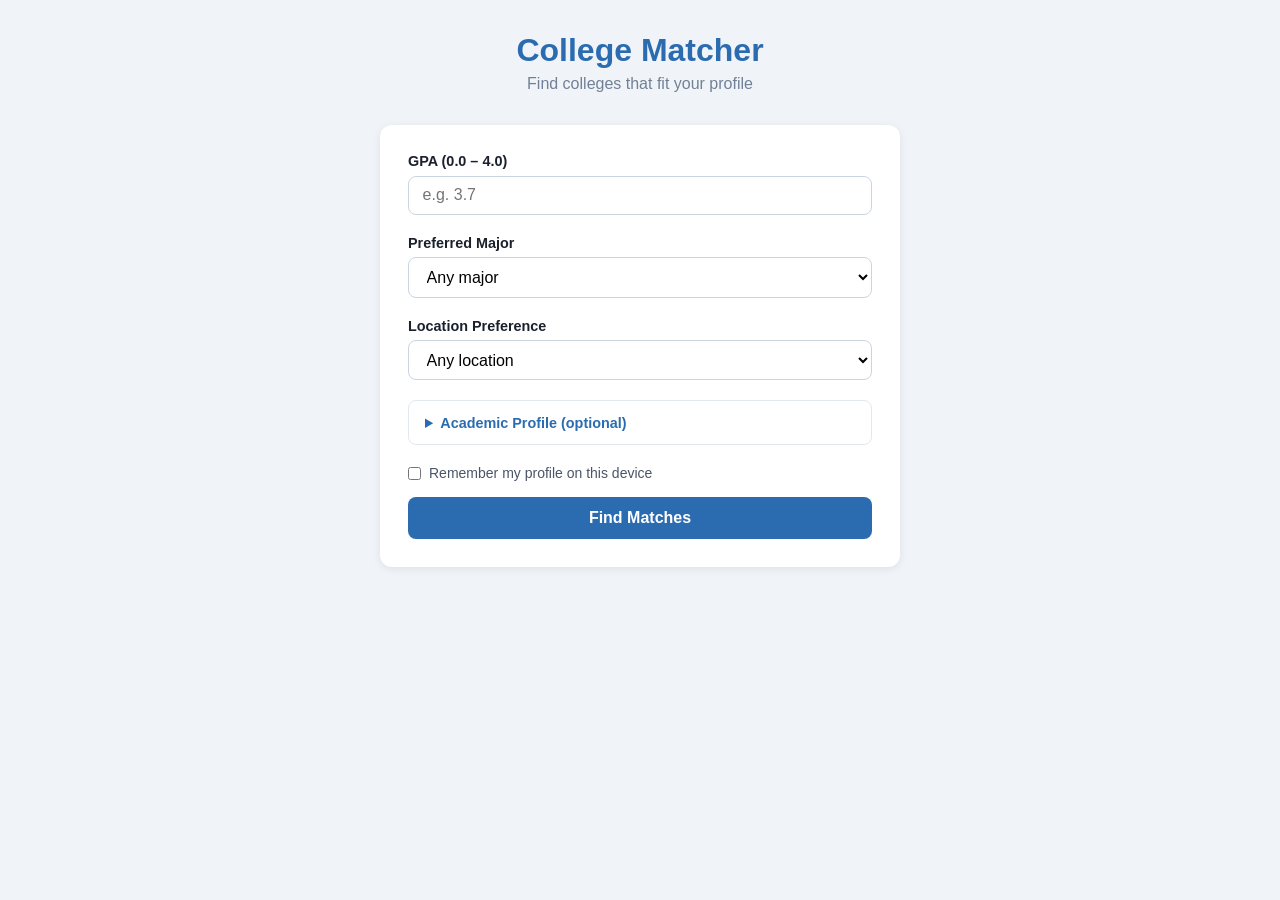
==== index.html @ 96552da4 "added more options in student profile" ====
<!DOCTYPE html>
<html lang="en">
<head>
  <meta charset="UTF-8" />
  <meta name="viewport" content="width=device-width, initial-scale=1.0" />
  <title>College Matcher</title>
  <style>
    *, *::before, *::after { box-sizing: border-box; margin: 0; padding: 0; }

    body {
      font-family: -apple-system, BlinkMacSystemFont, "Segoe UI", Roboto, sans-serif;
      background: #f0f4f8;
      color: #1a202c;
      min-height: 100vh;
      padding: 2rem 1rem;
    }

    header {
      text-align: center;
      margin-bottom: 2rem;
    }

    header h1 {
      font-size: 2rem;
      font-weight: 700;
      color: #2b6cb0;
    }

    header p {
      color: #718096;
      margin-top: 0.4rem;
    }

    .card {
      background: white;
      border-radius: 12px;
      box-shadow: 0 2px 8px rgba(0,0,0,0.08);
      padding: 1.75rem;
      max-width: 520px;
      margin: 0 auto 2rem;
    }

    .form-group {
      margin-bottom: 1.25rem;
    }

    label {
      display: block;
      font-weight: 600;
      margin-bottom: 0.4rem;
      font-size: 0.9rem;
    }

    input, select {
      width: 100%;
      padding: 0.6rem 0.85rem;
      border: 1.5px solid #cbd5e0;
      border-radius: 8px;
      font-size: 1rem;
      transition: border-color 0.2s;
      background: white;
    }

    input:focus, select:focus {
      outline: none;
      border-color: #2b6cb0;
    }

    button {
      width: 100%;
      padding: 0.75rem;
      background: #2b6cb0;
      color: white;
      font-size: 1rem;
      font-weight: 600;
      border: none;
      border-radius: 8px;
      cursor: pointer;
      transition: background 0.2s;
    }

    button:hover { background: #2c5282; }
    button:disabled { background: #a0aec0; cursor: not-allowed; }

    .academic-profile {
      border: 1.5px solid #e2e8f0;
      border-radius: 8px;
      padding: 0.85rem 1rem;
      margin-bottom: 1.25rem;
    }

    .academic-profile summary {
      font-weight: 600;
      font-size: 0.9rem;
      color: #2b6cb0;
      cursor: pointer;
    }

    .academic-profile-note {
      font-size: 0.78rem;
      color: #a0aec0;
      margin: 0.5rem 0 1rem;
    }

    .academic-profile .form-group:last-child { margin-bottom: 0; }

    .form-row {
      display: flex;
      gap: 1rem;
    }

    .form-row .form-group { flex: 1; }

    .checkbox-group { margin-bottom: 1rem; }

    .checkbox-label {
      display: flex;
      align-items: center;
      gap: 0.5rem;
      font-weight: 500;
      font-size: 0.875rem;
      color: #4a5568;
      cursor: pointer;
    }

    .checkbox-label input[type="checkbox"] {
      width: auto;
      cursor: pointer;
    }

    #profile-msg {
      color: #2f855a;
      font-size: 0.8rem;
      margin-top: 0.5rem;
      display: none;
    }

    #profile-msg button {
      width: auto;
      display: inline;
      background: none;
      color: #2b6cb0;
      font-weight: 600;
      font-size: 0.8rem;
      padding: 0;
      text-decoration: underline;
      cursor: pointer;
    }

    #profile-msg button:hover { background: none; color: #2c5282; }

    #error-msg {
      color: #c53030;
      font-size: 0.875rem;
      margin-top: 0.5rem;
      display: none;
    }

    #results-section { max-width: 760px; margin: 0 auto; }

    #results-header {
      font-size: 1.1rem;
      font-weight: 600;
      color: #4a5568;
      margin-bottom: 1rem;
    }

    .college-card {
      background: white;
      border-radius: 12px;
      box-shadow: 0 2px 8px rgba(0,0,0,0.07);
      padding: 1.25rem 1.5rem;
      margin-bottom: 1rem;
      display: flex;
      text-decoration: none;
      color: inherit;
      transition: box-shadow 0.15s, transform 0.15s;
      justify-content: space-between;
      align-items: flex-start;
      gap: 1rem;
    }

    .college-card:hover {
      box-shadow: 0 4px 14px rgba(0,0,0,0.12);
      transform: translateY(-1px);
    }

    .college-info h3 {
      font-size: 1.05rem;
      font-weight: 700;
      color: #2d3748;
    }

    .college-meta {
      display: flex;
      flex-wrap: wrap;
      gap: 0.5rem;
      margin-top: 0.5rem;
    }

    .badge {
      font-size: 0.75rem;
      font-weight: 600;
      padding: 0.2rem 0.6rem;
      border-radius: 999px;
    }

    .badge-location { background: #ebf8ff; color: #2b6cb0; }
    .badge-type { background: #f0fff4; color: #276749; }

    .college-gpa {
      text-align: right;
      flex-shrink: 0;
    }

    .gpa-label {
      font-size: 0.7rem;
      color: #a0aec0;
      font-weight: 600;
      text-transform: uppercase;
      letter-spacing: 0.05em;
    }

    .gpa-value {
      font-size: 1.5rem;
      font-weight: 700;
      color: #2b6cb0;
    }

    .majors-list {
      margin-top: 0.5rem;
      font-size: 0.8rem;
      color: #718096;
    }

    #no-results {
      text-align: center;
      color: #718096;
      padding: 2rem;
      display: none;
    }
  </style>
</head>
<body>
  <header>
    <h1>College Matcher</h1>
    <p>Find colleges that fit your profile</p>
  </header>

  <div class="card">
    <form id="match-form">
      <div class="form-group">
        <label for="gpa">GPA (0.0 – 4.0)</label>
        <input type="number" id="gpa" min="0" max="4" step="0.01" placeholder="e.g. 3.7" required />
      </div>
      <div class="form-group">
        <label for="major">Preferred Major</label>
        <select id="major">
          <option value="">Any major</option>
        </select>
      </div>
      <div class="form-group">
        <label for="location">Location Preference</label>
        <select id="location">
          <option value="Any">Any location</option>
        </select>
      </div>
      <details class="academic-profile">
        <summary>Academic Profile (optional)</summary>
        <p class="academic-profile-note">
          These reflect Common Data Set Section C7 factors — saved with your profile for your own reference.
        </p>
        <div class="form-row">
          <div class="form-group">
            <label for="test-type">Standardized Test</label>
            <select id="test-type">
              <option value="">None taken</option>
              <option value="SAT">SAT</option>
              <option value="ACT">ACT</option>
            </select>
          </div>
          <div class="form-group">
            <label for="test-score">Score</label>
            <input type="number" id="test-score" min="1" max="1600" placeholder="e.g. 1450" />
          </div>
        </div>
        <div class="form-group">
          <label for="class-rank">Class Rank</label>
          <select id="class-rank">
            <option value="">Prefer not to say</option>
            <option value="Top 10%">Top 10%</option>
            <option value="Top 25%">Top 25%</option>
            <option value="Top 50%">Top 50%</option>
            <option value="Bottom 50%">Bottom 50%</option>
            <option value="Not ranked">Not ranked</option>
          </select>
        </div>
        <div class="form-row">
          <div class="form-group">
            <label for="extracurriculars">Extracurricular Activities</label>
            <input type="number" id="extracurriculars" min="0" max="50" placeholder="e.g. 4" />
          </div>
          <div class="form-group">
            <label for="rigor-courses">AP / IB / Honors Courses</label>
            <input type="number" id="rigor-courses" min="0" max="50" placeholder="e.g. 6" />
          </div>
        </div>
      </details>
      <div class="form-group checkbox-group">
        <label class="checkbox-label">
          <input type="checkbox" id="save-profile" />
          Remember my profile on this device
        </label>
      </div>
      <button type="submit" id="submit-btn">Find Matches</button>
      <p id="profile-msg"></p>
      <p id="error-msg"></p>
    </form>
  </div>

  <section id="results-section" style="display:none">
    <p id="results-header"></p>
    <div id="results-list"></div>
    <p id="no-results">No colleges matched your criteria. Try adjusting your filters.</p>
  </section>

  <script>
    const PROFILE_KEY = "collegeMatcherProfile";

    function loadProfile() {
      const saved = localStorage.getItem(PROFILE_KEY);
      if (!saved) return;

      let profile;
      try {
        profile = JSON.parse(saved);
      } catch {
        localStorage.removeItem(PROFILE_KEY);
        return;
      }

      document.getElementById("gpa").value = profile.gpa ?? "";
      document.getElementById("major").value = profile.major ?? "";
      document.getElementById("location").value = profile.location ?? "Any";
      document.getElementById("test-type").value = profile.testType ?? "";
      document.getElementById("test-score").value = profile.testScore ?? "";
      document.getElementById("class-rank").value = profile.classRank ?? "";
      document.getElementById("extracurriculars").value = profile.extracurriculars ?? "";
      document.getElementById("rigor-courses").value = profile.rigorCourses ?? "";
      document.getElementById("save-profile").checked = true;
      showProfileMessage();
    }

    function showProfileMessage() {
      const msg = document.getElementById("profile-msg");
      msg.innerHTML = "";
      msg.append("Loaded your saved profile. ");
      const clearBtn = document.createElement("button");
      clearBtn.type = "button";
      clearBtn.textContent = "Forget it";
      clearBtn.addEventListener("click", () => {
        localStorage.removeItem(PROFILE_KEY);
        document.getElementById("save-profile").checked = false;
        msg.style.display = "none";
      });
      msg.append(clearBtn);
      msg.style.display = "block";
    }

    function saveProfile(profile) {
      localStorage.setItem(PROFILE_KEY, JSON.stringify(profile));
    }

    async function loadOptions() {
      const res = await fetch("/api/options");
      const data = await res.json();

      const majorSel = document.getElementById("major");
      data.majors.forEach(m => {
        const opt = document.createElement("option");
        opt.value = m;
        opt.textContent = m;
        majorSel.appendChild(opt);
      });

      const locSel = document.getElementById("location");
      data.locations.forEach(l => {
        if (l === "Any") return;
        const opt = document.createElement("option");
        opt.value = l;
        opt.textContent = l;
        locSel.appendChild(opt);
      });
    }

    document.getElementById("match-form").addEventListener("submit", async (e) => {
      e.preventDefault();

      const btn = document.getElementById("submit-btn");
      const errMsg = document.getElementById("error-msg");
      errMsg.style.display = "none";
      btn.disabled = true;
      btn.textContent = "Searching…";

      const gpa = document.getElementById("gpa").value;
      const major = document.getElementById("major").value;
      const location = document.getElementById("location").value;
      const testType = document.getElementById("test-type").value;
      const testScore = document.getElementById("test-score").value;
      const classRank = document.getElementById("class-rank").value;
      const extracurriculars = document.getElementById("extracurriculars").value;
      const rigorCourses = document.getElementById("rigor-courses").value;

      if (document.getElementById("save-profile").checked) {
        saveProfile({ gpa, major, location, testType, testScore, classRank, extracurriculars, rigorCourses });
        showProfileMessage();
      } else {
        localStorage.removeItem(PROFILE_KEY);
        document.getElementById("profile-msg").style.display = "none";
      }

      try {
        const res = await fetch("/api/match", {
          method: "POST",
          headers: { "Content-Type": "application/json" },
          body: JSON.stringify({ gpa: parseFloat(gpa), major, location }),
        });

        let data;
        try {
          data = await res.json();
        } catch {
          errMsg.textContent = `Server error (${res.status}). Check the terminal for details.`;
          errMsg.style.display = "block";
          return;
        }

        if (!res.ok) {
          errMsg.textContent = data.error || "Something went wrong.";
          errMsg.style.display = "block";
          return;
        }

        renderResults(data.matches, data.total);
      } catch {
        errMsg.textContent = "Could not reach the server. Is python3 app.py running?";
        errMsg.style.display = "block";
      } finally {
        btn.disabled = false;
        btn.textContent = "Find Matches";
      }
    });

    function renderResults(matches, total) {
      const section = document.getElementById("results-section");
      const header = document.getElementById("results-header");
      const list = document.getElementById("results-list");
      const noResults = document.getElementById("no-results");

      section.style.display = "block";
      list.innerHTML = "";

      if (total === 0) {
        header.textContent = "";
        noResults.style.display = "block";
        return;
      }

      noResults.style.display = "none";
      header.textContent = `${total} college${total !== 1 ? "s" : ""} matched your profile`;

      matches.forEach(college => {
        const card = document.createElement("a");
        card.className = "college-card";
        card.href = `/college/${college.slug}`;
        card.innerHTML = `
          <div class="college-info">
            <h3>${college.name}</h3>
            <div class="college-meta">
              <span class="badge badge-location">${college.location}</span>
              <span class="badge badge-type">${college.type}</span>
            </div>
            <p class="majors-list">${college.majors}</p>
          </div>
          <div class="college-gpa">
            <div class="gpa-label">Min GPA</div>
            <div class="gpa-value">${college.min_gpa.toFixed(1)}</div>
          </div>
        `;
        list.appendChild(card);
      });

      section.scrollIntoView({ behavior: "smooth" });
    }

    loadOptions().then(loadProfile);
  </script>
</body>
</html>
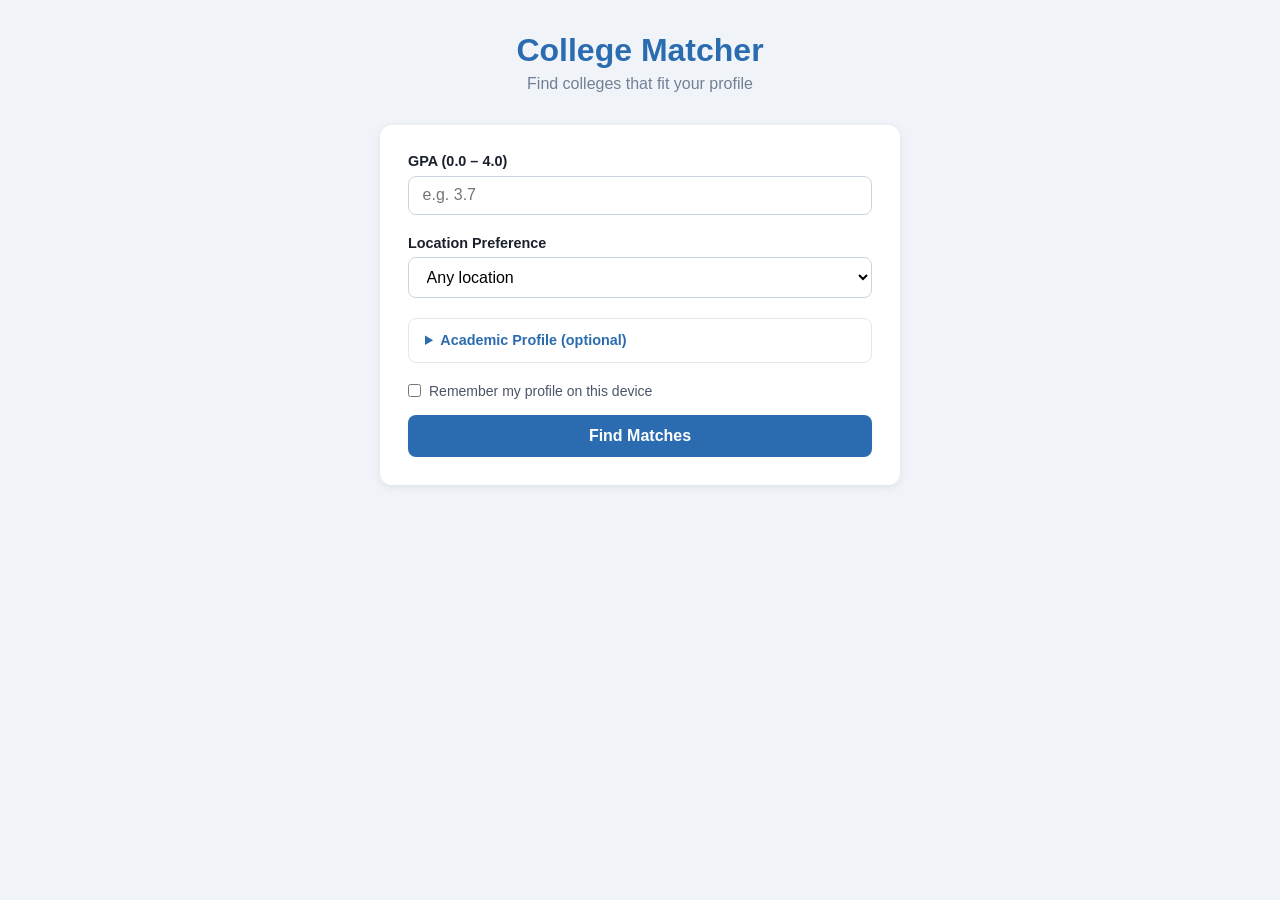
==== commit 4c4a890f: "Filled csv up to caltech, made csv more readable" ====
--- a/index.html
+++ b/index.html
@@ -222,15 +222,10 @@
     }
 
     .gpa-value {
-      font-size: 1.5rem;
+      font-size: 1.15rem;
       font-weight: 700;
       color: #2b6cb0;
-    }
-
-    .majors-list {
-      margin-top: 0.5rem;
-      font-size: 0.8rem;
-      color: #718096;
+      white-space: nowrap;
     }
 
     #no-results {
@@ -252,12 +247,6 @@
       <div class="form-group">
         <label for="gpa">GPA (0.0 – 4.0)</label>
         <input type="number" id="gpa" min="0" max="4" step="0.01" placeholder="e.g. 3.7" required />
-      </div>
-      <div class="form-group">
-        <label for="major">Preferred Major</label>
-        <select id="major">
-          <option value="">Any major</option>
-        </select>
       </div>
       <div class="form-group">
         <label for="location">Location Preference</label>
@@ -340,7 +329,6 @@
       }
 
       document.getElementById("gpa").value = profile.gpa ?? "";
-      document.getElementById("major").value = profile.major ?? "";
       document.getElementById("location").value = profile.location ?? "Any";
       document.getElementById("test-type").value = profile.testType ?? "";
       document.getElementById("test-score").value = profile.testScore ?? "";
@@ -375,14 +363,6 @@
       const res = await fetch("/api/options");
       const data = await res.json();
 
-      const majorSel = document.getElementById("major");
-      data.majors.forEach(m => {
-        const opt = document.createElement("option");
-        opt.value = m;
-        opt.textContent = m;
-        majorSel.appendChild(opt);
-      });
-
       const locSel = document.getElementById("location");
       data.locations.forEach(l => {
         if (l === "Any") return;
@@ -403,7 +383,6 @@
       btn.textContent = "Searching…";
 
       const gpa = document.getElementById("gpa").value;
-      const major = document.getElementById("major").value;
       const location = document.getElementById("location").value;
       const testType = document.getElementById("test-type").value;
       const testScore = document.getElementById("test-score").value;
@@ -412,7 +391,7 @@
       const rigorCourses = document.getElementById("rigor-courses").value;
 
       if (document.getElementById("save-profile").checked) {
-        saveProfile({ gpa, major, location, testType, testScore, classRank, extracurriculars, rigorCourses });
+        saveProfile({ gpa, location, testType, testScore, classRank, extracurriculars, rigorCourses });
         showProfileMessage();
       } else {
         localStorage.removeItem(PROFILE_KEY);
@@ -423,7 +402,7 @@
         const res = await fetch("/api/match", {
           method: "POST",
           headers: { "Content-Type": "application/json" },
-          body: JSON.stringify({ gpa: parseFloat(gpa), major, location }),
+          body: JSON.stringify({ gpa: parseFloat(gpa), location }),
         });
 
         let data;
@@ -480,11 +459,10 @@
               <span class="badge badge-location">${college.location}</span>
               <span class="badge badge-type">${college.type}</span>
             </div>
-            <p class="majors-list">${college.majors}</p>
           </div>
           <div class="college-gpa">
-            <div class="gpa-label">Min GPA</div>
-            <div class="gpa-value">${college.min_gpa.toFixed(1)}</div>
+            <div class="gpa-label">GPA Range (Mid 50%)</div>
+            <div class="gpa-value">${college.gpa_25.toFixed(2)}&ndash;${college.gpa_75.toFixed(2)}</div>
           </div>
         `;
         list.appendChild(card);
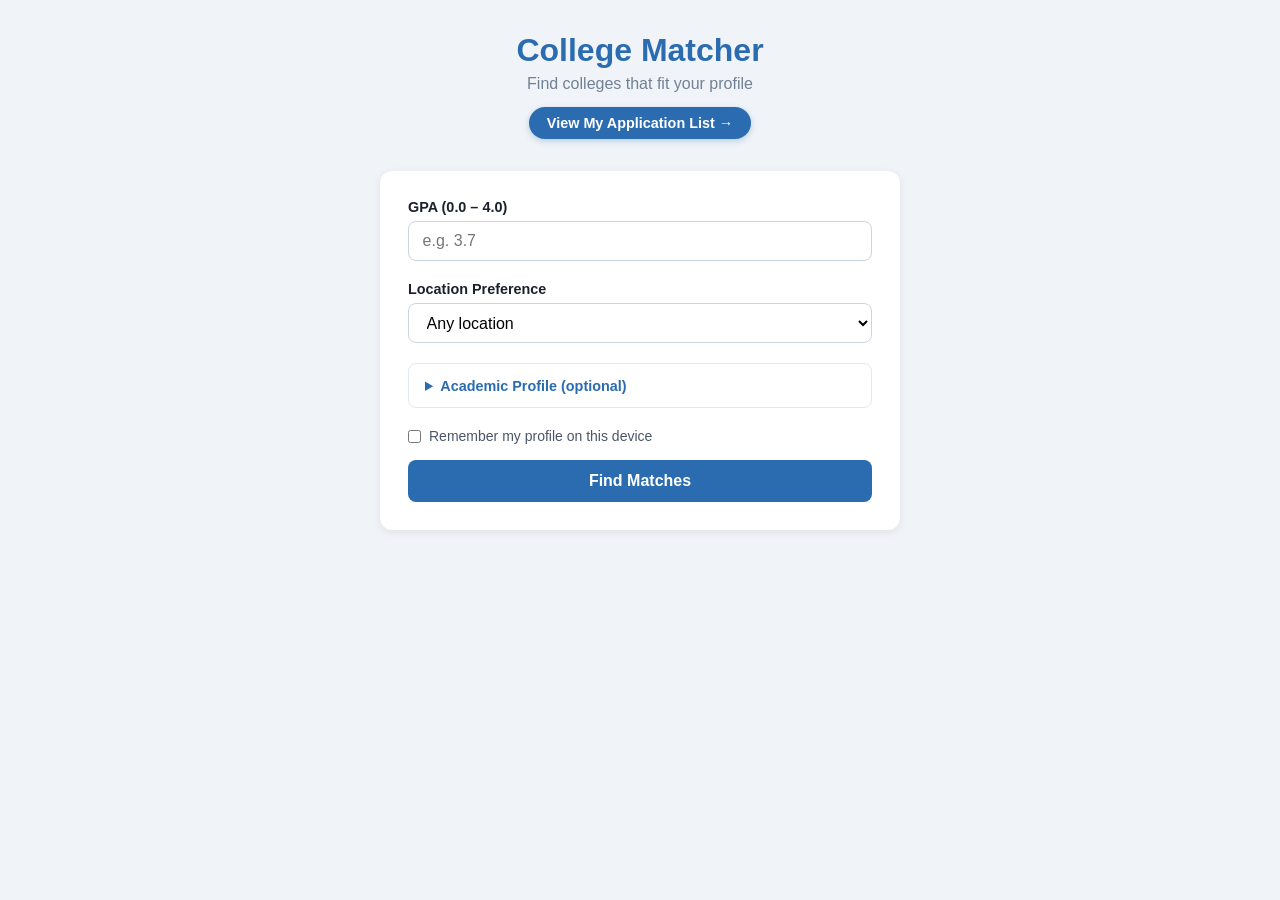
==== commit 95eedbb2: "added automated schools list page" ====
--- a/index.html
+++ b/index.html
@@ -30,6 +30,22 @@
       color: #718096;
       margin-top: 0.4rem;
     }
+
+    .nav-link {
+      display: inline-block;
+      margin-top: 0.85rem;
+      padding: 0.5rem 1.1rem;
+      background: #2b6cb0;
+      color: white;
+      font-weight: 600;
+      font-size: 0.9rem;
+      text-decoration: none;
+      border-radius: 999px;
+      box-shadow: 0 2px 6px rgba(43, 108, 176, 0.3);
+      transition: background 0.2s;
+    }
+
+    .nav-link:hover { background: #2c5282; }
 
     .card {
       background: white;
@@ -208,10 +224,29 @@
     .badge-location { background: #ebf8ff; color: #2b6cb0; }
     .badge-type { background: #f0fff4; color: #276749; }
 
+    .college-stats {
+      display: flex;
+      flex-direction: column;
+      align-items: flex-end;
+      gap: 0.5rem;
+      flex-shrink: 0;
+    }
+
     .college-gpa {
       text-align: right;
-      flex-shrink: 0;
-    }
+    }
+
+    .match-score {
+      font-size: 0.8rem;
+      font-weight: 700;
+      padding: 0.25rem 0.7rem;
+      border-radius: 999px;
+      white-space: nowrap;
+    }
+
+    .match-score-high { background: #c6f6d5; color: #276749; }
+    .match-score-medium { background: #feebc8; color: #9c4221; }
+    .match-score-low { background: #fed7d7; color: #c53030; }
 
     .gpa-label {
       font-size: 0.7rem;
@@ -240,6 +275,7 @@
   <header>
     <h1>College Matcher</h1>
     <p>Find colleges that fit your profile</p>
+    <a href="/recommendations" class="nav-link">View My Application List &rarr;</a>
   </header>
 
   <div class="card">
@@ -284,15 +320,37 @@
             <option value="Not ranked">Not ranked</option>
           </select>
         </div>
+        <div class="form-group">
+          <label for="extracurriculars">Best Extracurricular Activity</label>
+          <select id="extracurriculars">
+            <option value="">Prefer not to say</option>
+            <option value="Tier 1">Tier 1 — National/international recognition</option>
+            <option value="Tier 2">Tier 2 — State/regional recognition or major leadership</option>
+            <option value="Tier 3">Tier 3 — School leadership or sustained involvement</option>
+            <option value="Tier 4">Tier 4 — General participation</option>
+          </select>
+        </div>
         <div class="form-row">
           <div class="form-group">
-            <label for="extracurriculars">Extracurricular Activities</label>
-            <input type="number" id="extracurriculars" min="0" max="50" placeholder="e.g. 4" />
+            <label for="rigor-courses">AP / IB / Honors Courses Taken</label>
+            <input type="number" id="rigor-courses" min="0" max="50" placeholder="e.g. 6" />
           </div>
           <div class="form-group">
-            <label for="rigor-courses">AP / IB / Honors Courses</label>
-            <input type="number" id="rigor-courses" min="0" max="50" placeholder="e.g. 6" />
+            <label for="rigor-offered">AP / IB / Honors Courses Offered</label>
+            <input type="number" id="rigor-offered" min="0" max="50" placeholder="e.g. 12" />
           </div>
+        </div>
+        <div class="form-group">
+          <label for="high-school-type">High School Type</label>
+          <select id="high-school-type">
+            <option value="">Prefer not to say</option>
+            <option value="Highly Selective / Feeder School">Highly Selective / Feeder School</option>
+            <option value="Competitive Private School">Competitive Private School</option>
+            <option value="Conventional Public School">Conventional Public School</option>
+            <option value="Rural / Small Public School">Rural / Small Public School</option>
+            <option value="Underserved / Title I School">Underserved / Title I School</option>
+            <option value="Homeschool / Online School">Homeschool / Online School</option>
+          </select>
         </div>
       </details>
       <div class="form-group checkbox-group">
@@ -335,6 +393,8 @@
       document.getElementById("class-rank").value = profile.classRank ?? "";
       document.getElementById("extracurriculars").value = profile.extracurriculars ?? "";
       document.getElementById("rigor-courses").value = profile.rigorCourses ?? "";
+      document.getElementById("rigor-offered").value = profile.rigorOffered ?? "";
+      document.getElementById("high-school-type").value = profile.highSchoolType ?? "";
       document.getElementById("save-profile").checked = true;
       showProfileMessage();
     }
@@ -389,9 +449,11 @@
       const classRank = document.getElementById("class-rank").value;
       const extracurriculars = document.getElementById("extracurriculars").value;
       const rigorCourses = document.getElementById("rigor-courses").value;
+      const rigorOffered = document.getElementById("rigor-offered").value;
+      const highSchoolType = document.getElementById("high-school-type").value;
 
       if (document.getElementById("save-profile").checked) {
-        saveProfile({ gpa, location, testType, testScore, classRank, extracurriculars, rigorCourses });
+        saveProfile({ gpa, location, testType, testScore, classRank, extracurriculars, rigorCourses, rigorOffered, highSchoolType });
         showProfileMessage();
       } else {
         localStorage.removeItem(PROFILE_KEY);
@@ -402,7 +464,17 @@
         const res = await fetch("/api/match", {
           method: "POST",
           headers: { "Content-Type": "application/json" },
-          body: JSON.stringify({ gpa: parseFloat(gpa), location }),
+          body: JSON.stringify({
+            gpa: parseFloat(gpa),
+            location,
+            testType,
+            testScore,
+            classRank,
+            extracurriculars,
+            rigorCourses,
+            rigorOffered,
+            highSchoolType,
+          }),
         });
 
         let data;
@@ -452,6 +524,11 @@
         const card = document.createElement("a");
         card.className = "college-card";
         card.href = `/college/${college.slug}`;
+
+        const matchClass = college.match_score >= 75 ? "match-score-high"
+          : college.match_score >= 50 ? "match-score-medium"
+          : "match-score-low";
+
         card.innerHTML = `
           <div class="college-info">
             <h3>${college.name}</h3>
@@ -460,9 +537,12 @@
               <span class="badge badge-type">${college.type}</span>
             </div>
           </div>
-          <div class="college-gpa">
-            <div class="gpa-label">GPA Range (Mid 50%)</div>
-            <div class="gpa-value">${college.gpa_25.toFixed(2)}&ndash;${college.gpa_75.toFixed(2)}</div>
+          <div class="college-stats">
+            <div class="match-score ${matchClass}">${college.match_score}% Match</div>
+            <div class="college-gpa">
+              <div class="gpa-label">GPA Range (Mid 50%)</div>
+              <div class="gpa-value">${college.gpa_25.toFixed(2)}&ndash;${college.gpa_75.toFixed(2)}</div>
+            </div>
           </div>
         `;
         list.appendChild(card);
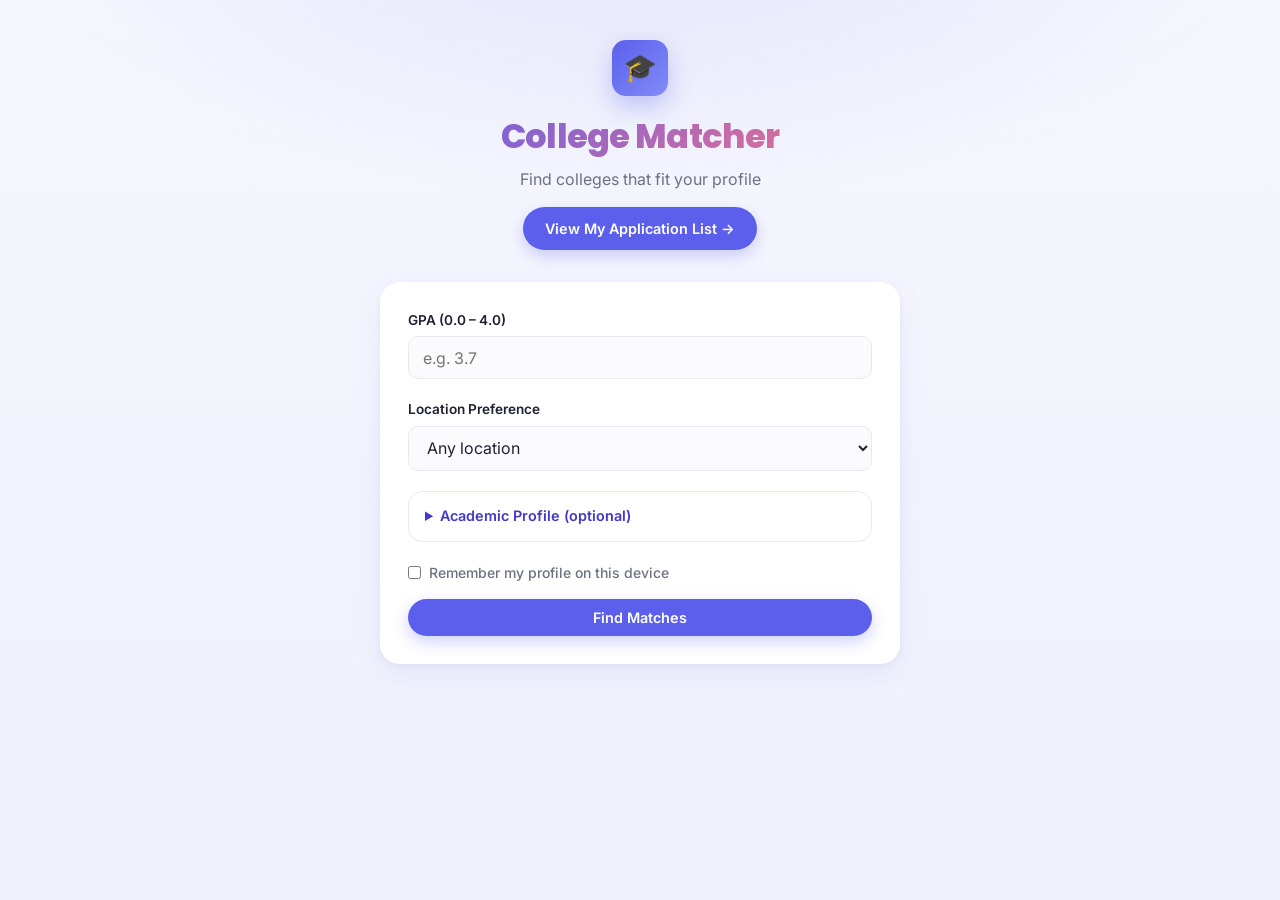
==== commit 6f86139a: "polished UI" ====
--- a/index.html
+++ b/index.html
@@ -4,278 +4,21 @@
   <meta charset="UTF-8" />
   <meta name="viewport" content="width=device-width, initial-scale=1.0" />
   <title>College Matcher</title>
+  <link rel="preconnect" href="https://fonts.googleapis.com" />
+  <link rel="preconnect" href="https://fonts.gstatic.com" crossorigin />
+  <link href="https://fonts.googleapis.com/css2?family=Inter:wght@400;500;600;700&family=Poppins:wght@600;700;800&display=swap" rel="stylesheet" />
+  <link rel="stylesheet" href="/static/style.css" />
   <style>
-    *, *::before, *::after { box-sizing: border-box; margin: 0; padding: 0; }
-
-    body {
-      font-family: -apple-system, BlinkMacSystemFont, "Segoe UI", Roboto, sans-serif;
-      background: #f0f4f8;
-      color: #1a202c;
-      min-height: 100vh;
-      padding: 2rem 1rem;
-    }
-
-    header {
-      text-align: center;
-      margin-bottom: 2rem;
-    }
-
-    header h1 {
-      font-size: 2rem;
-      font-weight: 700;
-      color: #2b6cb0;
-    }
-
-    header p {
-      color: #718096;
-      margin-top: 0.4rem;
-    }
-
-    .nav-link {
-      display: inline-block;
-      margin-top: 0.85rem;
-      padding: 0.5rem 1.1rem;
-      background: #2b6cb0;
-      color: white;
-      font-weight: 600;
-      font-size: 0.9rem;
-      text-decoration: none;
-      border-radius: 999px;
-      box-shadow: 0 2px 6px rgba(43, 108, 176, 0.3);
-      transition: background 0.2s;
-    }
-
-    .nav-link:hover { background: #2c5282; }
-
-    .card {
-      background: white;
-      border-radius: 12px;
-      box-shadow: 0 2px 8px rgba(0,0,0,0.08);
-      padding: 1.75rem;
-      max-width: 520px;
-      margin: 0 auto 2rem;
-    }
-
-    .form-group {
-      margin-bottom: 1.25rem;
-    }
-
-    label {
-      display: block;
-      font-weight: 600;
-      margin-bottom: 0.4rem;
-      font-size: 0.9rem;
-    }
-
-    input, select {
-      width: 100%;
-      padding: 0.6rem 0.85rem;
-      border: 1.5px solid #cbd5e0;
-      border-radius: 8px;
-      font-size: 1rem;
-      transition: border-color 0.2s;
-      background: white;
-    }
-
-    input:focus, select:focus {
-      outline: none;
-      border-color: #2b6cb0;
-    }
-
-    button {
-      width: 100%;
-      padding: 0.75rem;
-      background: #2b6cb0;
-      color: white;
-      font-size: 1rem;
-      font-weight: 600;
-      border: none;
-      border-radius: 8px;
-      cursor: pointer;
-      transition: background 0.2s;
-    }
-
-    button:hover { background: #2c5282; }
-    button:disabled { background: #a0aec0; cursor: not-allowed; }
-
-    .academic-profile {
-      border: 1.5px solid #e2e8f0;
-      border-radius: 8px;
-      padding: 0.85rem 1rem;
-      margin-bottom: 1.25rem;
-    }
-
-    .academic-profile summary {
-      font-weight: 600;
-      font-size: 0.9rem;
-      color: #2b6cb0;
-      cursor: pointer;
-    }
-
-    .academic-profile-note {
-      font-size: 0.78rem;
-      color: #a0aec0;
-      margin: 0.5rem 0 1rem;
-    }
-
-    .academic-profile .form-group:last-child { margin-bottom: 0; }
-
-    .form-row {
-      display: flex;
-      gap: 1rem;
-    }
-
-    .form-row .form-group { flex: 1; }
-
-    .checkbox-group { margin-bottom: 1rem; }
-
-    .checkbox-label {
-      display: flex;
-      align-items: center;
-      gap: 0.5rem;
-      font-weight: 500;
-      font-size: 0.875rem;
-      color: #4a5568;
-      cursor: pointer;
-    }
-
-    .checkbox-label input[type="checkbox"] {
-      width: auto;
-      cursor: pointer;
-    }
-
-    #profile-msg {
-      color: #2f855a;
-      font-size: 0.8rem;
-      margin-top: 0.5rem;
-      display: none;
-    }
-
-    #profile-msg button {
-      width: auto;
-      display: inline;
-      background: none;
-      color: #2b6cb0;
-      font-weight: 600;
-      font-size: 0.8rem;
-      padding: 0;
-      text-decoration: underline;
-      cursor: pointer;
-    }
-
-    #profile-msg button:hover { background: none; color: #2c5282; }
-
-    #error-msg {
-      color: #c53030;
-      font-size: 0.875rem;
-      margin-top: 0.5rem;
-      display: none;
-    }
-
+    .card { max-width: 520px; margin: 0 auto 2rem; }
     #results-section { max-width: 760px; margin: 0 auto; }
-
-    #results-header {
-      font-size: 1.1rem;
-      font-weight: 600;
-      color: #4a5568;
-      margin-bottom: 1rem;
-    }
-
-    .college-card {
-      background: white;
-      border-radius: 12px;
-      box-shadow: 0 2px 8px rgba(0,0,0,0.07);
-      padding: 1.25rem 1.5rem;
-      margin-bottom: 1rem;
-      display: flex;
-      text-decoration: none;
-      color: inherit;
-      transition: box-shadow 0.15s, transform 0.15s;
-      justify-content: space-between;
-      align-items: flex-start;
-      gap: 1rem;
-    }
-
-    .college-card:hover {
-      box-shadow: 0 4px 14px rgba(0,0,0,0.12);
-      transform: translateY(-1px);
-    }
-
-    .college-info h3 {
-      font-size: 1.05rem;
-      font-weight: 700;
-      color: #2d3748;
-    }
-
-    .college-meta {
-      display: flex;
-      flex-wrap: wrap;
-      gap: 0.5rem;
-      margin-top: 0.5rem;
-    }
-
-    .badge {
-      font-size: 0.75rem;
-      font-weight: 600;
-      padding: 0.2rem 0.6rem;
-      border-radius: 999px;
-    }
-
-    .badge-location { background: #ebf8ff; color: #2b6cb0; }
-    .badge-type { background: #f0fff4; color: #276749; }
-
-    .college-stats {
-      display: flex;
-      flex-direction: column;
-      align-items: flex-end;
-      gap: 0.5rem;
-      flex-shrink: 0;
-    }
-
-    .college-gpa {
-      text-align: right;
-    }
-
-    .match-score {
-      font-size: 0.8rem;
-      font-weight: 700;
-      padding: 0.25rem 0.7rem;
-      border-radius: 999px;
-      white-space: nowrap;
-    }
-
-    .match-score-high { background: #c6f6d5; color: #276749; }
-    .match-score-medium { background: #feebc8; color: #9c4221; }
-    .match-score-low { background: #fed7d7; color: #c53030; }
-
-    .gpa-label {
-      font-size: 0.7rem;
-      color: #a0aec0;
-      font-weight: 600;
-      text-transform: uppercase;
-      letter-spacing: 0.05em;
-    }
-
-    .gpa-value {
-      font-size: 1.15rem;
-      font-weight: 700;
-      color: #2b6cb0;
-      white-space: nowrap;
-    }
-
-    #no-results {
-      text-align: center;
-      color: #718096;
-      padding: 2rem;
-      display: none;
-    }
   </style>
 </head>
 <body>
-  <header>
+  <header class="hero">
+    <div class="hero-icon">🎓</div>
     <h1>College Matcher</h1>
     <p>Find colleges that fit your profile</p>
-    <a href="/recommendations" class="nav-link">View My Application List &rarr;</a>
+    <a href="/recommendations" class="btn">View My Application List &rarr;</a>
   </header>
 
   <div class="card">
@@ -359,7 +102,7 @@
           Remember my profile on this device
         </label>
       </div>
-      <button type="submit" id="submit-btn">Find Matches</button>
+      <button type="submit" id="submit-btn" class="btn btn-block">Find Matches</button>
       <p id="profile-msg"></p>
       <p id="error-msg"></p>
     </form>
@@ -373,6 +116,33 @@
 
   <script>
     const PROFILE_KEY = "collegeMatcherProfile";
+
+    const CATEGORY_BADGE_CLASSES = {
+      "Hard Reach": "category-badge-hard-reach",
+      Reach: "category-badge-reach",
+      Target: "category-badge-target",
+      Safety: "category-badge-safety",
+    };
+
+    const CATEGORY_ICONS = {
+      "Hard Reach": "🔥",
+      Reach: "🚀",
+      Target: "🎯",
+      Safety: "🛡️",
+    };
+
+    function matchMeterHTML(score) {
+      const level = score >= 75 ? "high" : score >= 50 ? "medium" : "low";
+      return `
+        <div class="match-meter ${level}">
+          <div class="match-meter-top">
+            <span class="match-meter-label">Match</span>
+            <span class="match-meter-value">${score}%</span>
+          </div>
+          <div class="match-meter-track"><div class="match-meter-fill" style="width:${score}%"></div></div>
+        </div>
+      `;
+    }
 
     function loadProfile() {
       const saved = localStorage.getItem(PROFILE_KEY);
@@ -525,9 +295,11 @@
         card.className = "college-card";
         card.href = `/college/${college.slug}`;
 
-        const matchClass = college.match_score >= 75 ? "match-score-high"
-          : college.match_score >= 50 ? "match-score-medium"
-          : "match-score-low";
+        const categoryClass = CATEGORY_BADGE_CLASSES[college.application_category] || "";
+        const categoryIcon = CATEGORY_ICONS[college.application_category] || "";
+        const categoryBadge = college.application_category
+          ? `<span class="badge ${categoryClass}">${categoryIcon} ${college.application_category}</span>`
+          : "";
 
         card.innerHTML = `
           <div class="college-info">
@@ -535,10 +307,11 @@
             <div class="college-meta">
               <span class="badge badge-location">${college.location}</span>
               <span class="badge badge-type">${college.type}</span>
+              ${categoryBadge}
             </div>
           </div>
           <div class="college-stats">
-            <div class="match-score ${matchClass}">${college.match_score}% Match</div>
+            ${matchMeterHTML(college.match_score)}
             <div class="college-gpa">
               <div class="gpa-label">GPA Range (Mid 50%)</div>
               <div class="gpa-value">${college.gpa_25.toFixed(2)}&ndash;${college.gpa_75.toFixed(2)}</div>
--- a/static/style.css
+++ b/static/style.css
@@ -0,0 +1,486 @@
+/* College Matcher - shared design system */
+
+:root {
+  --bg-grad-start: #f6f7fd;
+  --bg-grad-end: #eef0fb;
+  --surface: #ffffff;
+
+  --primary: #5b5fec;
+  --primary-dark: #4338ca;
+  --primary-light: #eef0ff;
+  --accent: #fb7185;
+
+  --text: #1f2233;
+  --text-secondary: #6b7280;
+  --text-muted: #9ca3af;
+  --border: #e7e8f3;
+
+  --safety: #10b981;
+  --safety-bg: #d6f5ea;
+  --safety-text: #067a55;
+
+  --target: #6366f1;
+  --target-bg: #e6e7fc;
+  --target-text: #4338ca;
+
+  --reach: #f59e0b;
+  --reach-bg: #fef0d6;
+  --reach-text: #b45309;
+
+  --hardreach: #f43f5e;
+  --hardreach-bg: #ffe1e6;
+  --hardreach-text: #be123c;
+
+  --radius-lg: 20px;
+  --radius-md: 14px;
+  --radius-sm: 10px;
+  --radius-pill: 999px;
+
+  --shadow-card: 0 2px 6px rgba(31, 34, 51, 0.04), 0 10px 30px rgba(91, 95, 236, 0.08);
+  --shadow-card-hover: 0 4px 12px rgba(31, 34, 51, 0.06), 0 16px 40px rgba(91, 95, 236, 0.14);
+}
+
+*, *::before, *::after { box-sizing: border-box; margin: 0; padding: 0; }
+
+body {
+  font-family: "Inter", -apple-system, BlinkMacSystemFont, "Segoe UI", Roboto, sans-serif;
+  background:
+    radial-gradient(1100px 520px at 50% -12%, rgba(99, 102, 241, 0.14), transparent 60%),
+    linear-gradient(180deg, var(--bg-grad-start) 0%, var(--bg-grad-end) 100%);
+  background-attachment: fixed;
+  color: var(--text);
+  min-height: 100vh;
+  padding: 2.5rem 1rem 4rem;
+  line-height: 1.5;
+}
+
+h1, h2, h3 { font-family: "Poppins", "Inter", sans-serif; }
+
+.wrapper { margin: 0 auto; }
+
+/* Hero header (index page) */
+.hero {
+  max-width: 520px;
+  margin: 0 auto 2rem;
+  text-align: center;
+}
+
+.hero-icon {
+  display: inline-flex;
+  align-items: center;
+  justify-content: center;
+  width: 56px;
+  height: 56px;
+  font-size: 1.7rem;
+  background: linear-gradient(135deg, var(--primary) 0%, #818cf8 100%);
+  border-radius: var(--radius-md);
+  margin-bottom: 1rem;
+  box-shadow: 0 10px 24px rgba(91, 95, 236, 0.32);
+}
+
+.hero h1 {
+  font-size: 2.1rem;
+  font-weight: 800;
+  letter-spacing: -0.02em;
+  margin-bottom: 0.3rem;
+  color: var(--primary-dark);
+  background: linear-gradient(135deg, var(--primary) 0%, var(--accent) 100%);
+  -webkit-background-clip: text;
+  background-clip: text;
+  -webkit-text-fill-color: transparent;
+}
+
+.hero p {
+  color: var(--text-secondary);
+  margin-bottom: 1rem;
+  font-size: 1rem;
+}
+
+/* Page headers (secondary pages) */
+.page-header {
+  text-align: center;
+  margin-bottom: 1.75rem;
+}
+
+.page-header h1 {
+  font-size: 1.85rem;
+  font-weight: 800;
+  letter-spacing: -0.02em;
+  margin-bottom: 0.3rem;
+  color: var(--primary-dark);
+  background: linear-gradient(135deg, var(--primary) 0%, var(--accent) 100%);
+  -webkit-background-clip: text;
+  background-clip: text;
+  -webkit-text-fill-color: transparent;
+}
+
+.page-header p {
+  color: var(--text-secondary);
+  font-size: 0.95rem;
+}
+
+/* Links & buttons */
+.back-link {
+  display: inline-flex;
+  align-items: center;
+  gap: 0.35rem;
+  color: var(--text-secondary);
+  font-weight: 600;
+  font-size: 0.875rem;
+  text-decoration: none;
+  margin-bottom: 1rem;
+  transition: color 0.15s;
+}
+
+.back-link:hover { color: var(--primary); }
+
+.btn, .nav-link {
+  display: inline-flex;
+  align-items: center;
+  justify-content: center;
+  gap: 0.4rem;
+  font-family: inherit;
+  font-weight: 600;
+  font-size: 0.9rem;
+  text-decoration: none;
+  border: none;
+  cursor: pointer;
+  border-radius: var(--radius-pill);
+  padding: 0.65rem 1.4rem;
+  background: var(--primary);
+  color: white;
+  box-shadow: 0 6px 16px rgba(91, 95, 236, 0.28);
+  transition: background 0.18s, transform 0.18s, box-shadow 0.18s;
+}
+
+.btn:hover, .nav-link:hover {
+  background: var(--primary-dark);
+  transform: translateY(-1px);
+  box-shadow: 0 8px 20px rgba(91, 95, 236, 0.34);
+}
+
+.btn:disabled {
+  background: var(--text-muted);
+  cursor: not-allowed;
+  box-shadow: none;
+  transform: none;
+}
+
+.btn-block { display: flex; width: 100%; }
+
+.nav-link-center {
+  display: flex;
+  width: fit-content;
+  margin: 0 auto 2rem;
+}
+
+/* Card */
+.card {
+  background: var(--surface);
+  border-radius: var(--radius-lg);
+  box-shadow: var(--shadow-card);
+  padding: 1.75rem;
+}
+
+/* Forms */
+.form-group { margin-bottom: 1.25rem; }
+
+label {
+  display: block;
+  font-weight: 600;
+  margin-bottom: 0.4rem;
+  font-size: 0.85rem;
+  color: var(--text);
+}
+
+input, select {
+  width: 100%;
+  padding: 0.65rem 0.9rem;
+  border: 1.5px solid var(--border);
+  border-radius: var(--radius-sm);
+  font-size: 1rem;
+  font-family: inherit;
+  background: #fbfbfe;
+  color: var(--text);
+  transition: border-color 0.15s, box-shadow 0.15s, background 0.15s;
+}
+
+input:focus, select:focus {
+  outline: none;
+  border-color: var(--primary);
+  box-shadow: 0 0 0 3px var(--primary-light);
+  background: white;
+}
+
+.form-row { display: flex; gap: 1rem; }
+.form-row .form-group { flex: 1; }
+
+.checkbox-group { margin-bottom: 1rem; }
+
+.checkbox-label {
+  display: flex;
+  align-items: center;
+  gap: 0.5rem;
+  font-weight: 500;
+  font-size: 0.875rem;
+  color: var(--text-secondary);
+  cursor: pointer;
+}
+
+.checkbox-label input[type="checkbox"] {
+  width: auto;
+  accent-color: var(--primary);
+  cursor: pointer;
+}
+
+.academic-profile {
+  border: 1.5px solid var(--border);
+  border-radius: var(--radius-md);
+  padding: 0.85rem 1rem;
+  margin-bottom: 1.25rem;
+}
+
+.academic-profile summary {
+  font-weight: 600;
+  font-size: 0.9rem;
+  color: var(--primary-dark);
+  cursor: pointer;
+}
+
+.academic-profile-note {
+  font-size: 0.78rem;
+  color: var(--text-muted);
+  margin: 0.5rem 0 1rem;
+}
+
+.academic-profile .form-group:last-child { margin-bottom: 0; }
+
+/* Status / messages */
+#profile-msg {
+  color: var(--safety-text);
+  font-size: 0.8rem;
+  margin-top: 0.5rem;
+  display: none;
+}
+
+#profile-msg button {
+  width: auto;
+  display: inline;
+  background: none;
+  color: var(--primary);
+  font-weight: 600;
+  font-size: 0.8rem;
+  padding: 0;
+  border: none;
+  text-decoration: underline;
+  cursor: pointer;
+  box-shadow: none;
+}
+
+#profile-msg button:hover {
+  background: none;
+  color: var(--primary-dark);
+  transform: none;
+  box-shadow: none;
+}
+
+#error-msg {
+  color: var(--hardreach-text);
+  font-size: 0.875rem;
+  margin-top: 0.5rem;
+  display: none;
+}
+
+#status-msg {
+  text-align: center;
+  color: var(--text-secondary);
+  padding: 2.5rem 1rem;
+  font-size: 0.95rem;
+}
+
+#status-msg a { color: var(--primary); font-weight: 600; }
+
+/* Badges */
+.badge {
+  display: inline-flex;
+  align-items: center;
+  gap: 0.3rem;
+  font-size: 0.75rem;
+  font-weight: 600;
+  padding: 0.28rem 0.7rem;
+  border-radius: var(--radius-pill);
+  white-space: nowrap;
+}
+
+.badge-location { background: var(--primary-light); color: var(--primary-dark); }
+.badge-type { background: #f1f2f8; color: #585e80; }
+.badge-test-optional { background: #f3e8ff; color: #7e22ce; }
+.badge-test-required { background: #fff7ed; color: #c2410c; }
+
+.category-badge-safety { background: var(--safety-bg); color: var(--safety-text); }
+.category-badge-target { background: var(--target-bg); color: var(--target-text); }
+.category-badge-reach { background: var(--reach-bg); color: var(--reach-text); }
+.category-badge-hard-reach { background: var(--hardreach-bg); color: var(--hardreach-text); }
+
+/* College cards */
+.college-card {
+  background: var(--surface);
+  border-radius: var(--radius-lg);
+  box-shadow: var(--shadow-card);
+  padding: 1.25rem 1.5rem;
+  margin-bottom: 1rem;
+  display: flex;
+  text-decoration: none;
+  color: inherit;
+  transition: box-shadow 0.18s, transform 0.18s;
+  justify-content: space-between;
+  align-items: center;
+  gap: 1.25rem;
+}
+
+.college-card:hover {
+  box-shadow: var(--shadow-card-hover);
+  transform: translateY(-2px);
+}
+
+.college-info h3 {
+  font-size: 1.05rem;
+  font-weight: 700;
+  color: var(--text);
+}
+
+.college-meta {
+  display: flex;
+  flex-wrap: wrap;
+  gap: 0.4rem;
+  margin-top: 0.6rem;
+}
+
+.college-stats {
+  display: flex;
+  align-items: center;
+  gap: 1.25rem;
+  flex-shrink: 0;
+}
+
+.college-gpa { text-align: right; }
+
+.gpa-label {
+  font-size: 0.68rem;
+  color: var(--text-muted);
+  font-weight: 600;
+  text-transform: uppercase;
+  letter-spacing: 0.06em;
+}
+
+.gpa-value {
+  font-size: 1.05rem;
+  font-weight: 700;
+  font-family: "Poppins", sans-serif;
+  color: var(--text);
+  white-space: nowrap;
+}
+
+/* Match meter */
+.match-meter { width: 120px; flex-shrink: 0; }
+
+.match-meter-top {
+  display: flex;
+  justify-content: space-between;
+  align-items: baseline;
+  gap: 0.5rem;
+}
+
+.match-meter-label {
+  font-size: 0.68rem;
+  color: var(--text-muted);
+  font-weight: 600;
+  text-transform: uppercase;
+  letter-spacing: 0.06em;
+}
+
+.match-meter-value {
+  font-size: 1.05rem;
+  font-weight: 800;
+  font-family: "Poppins", sans-serif;
+  color: var(--meter-color, var(--text));
+}
+
+.match-meter-track {
+  height: 6px;
+  background: var(--border);
+  border-radius: var(--radius-pill);
+  margin-top: 0.4rem;
+  overflow: hidden;
+}
+
+.match-meter-fill {
+  height: 100%;
+  border-radius: var(--radius-pill);
+  background: var(--meter-color, var(--primary));
+  transition: width 0.4s ease;
+}
+
+.match-meter.high { --meter-color: var(--safety); }
+.match-meter.medium { --meter-color: var(--reach); }
+.match-meter.low { --meter-color: var(--hardreach); }
+
+.match-meter.compact { width: 86px; }
+.match-meter.compact .match-meter-label { display: none; }
+.match-meter.compact .match-meter-top { justify-content: flex-end; }
+.match-meter.compact .match-meter-value { font-size: 0.85rem; }
+
+/* Category sections */
+.category-section { margin-bottom: 2rem; }
+
+.category-section h2 {
+  display: flex;
+  align-items: center;
+  gap: 0.5rem;
+  font-size: 1.15rem;
+  font-weight: 700;
+  color: var(--text);
+  margin-bottom: 0.3rem;
+}
+
+.category-desc {
+  font-size: 0.85rem;
+  color: var(--text-secondary);
+  margin-bottom: 1rem;
+}
+
+.empty-msg {
+  color: var(--text-muted);
+  font-size: 0.875rem;
+  padding: 0.5rem 0;
+}
+
+#no-results {
+  text-align: center;
+  color: var(--text-secondary);
+  padding: 2rem;
+  display: none;
+}
+
+#results-header {
+  font-size: 1.05rem;
+  font-weight: 600;
+  color: var(--text-secondary);
+  margin-bottom: 1rem;
+}
+
+/* Responsive */
+@media (max-width: 540px) {
+  .college-card {
+    flex-direction: column;
+    align-items: stretch;
+    gap: 1rem;
+  }
+
+  .college-stats {
+    width: 100%;
+    justify-content: space-between;
+  }
+
+  .college-gpa { text-align: left; }
+}
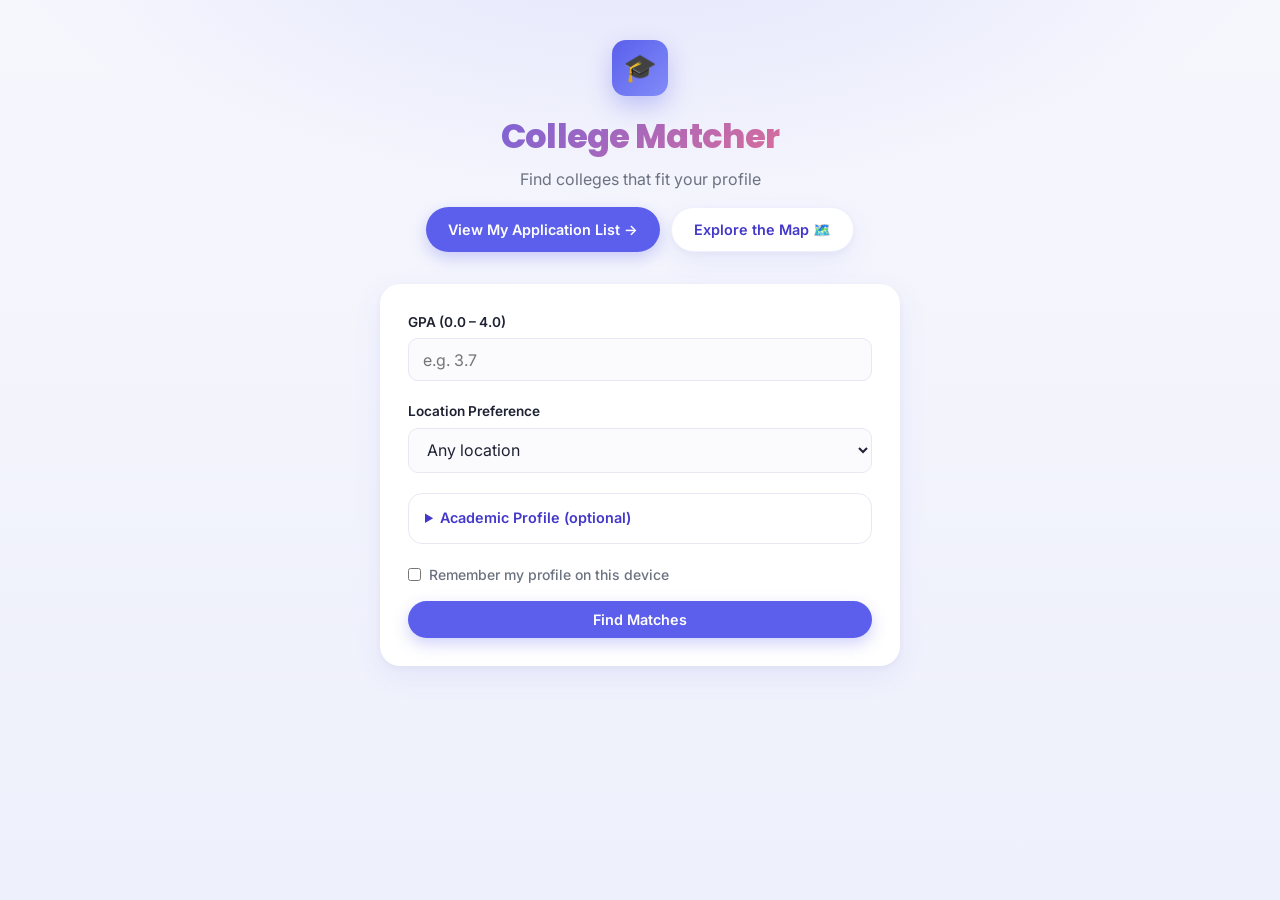
==== commit 6d94cbd0: "Added map of schools" ====
--- a/index.html
+++ b/index.html
@@ -18,7 +18,10 @@
     <div class="hero-icon">🎓</div>
     <h1>College Matcher</h1>
     <p>Find colleges that fit your profile</p>
-    <a href="/recommendations" class="btn">View My Application List &rarr;</a>
+    <div class="hero-actions">
+      <a href="/recommendations" class="btn">View My Application List &rarr;</a>
+      <a href="/map" class="btn btn-secondary">Explore the Map 🗺️</a>
+    </div>
   </header>
 
   <div class="card">
--- a/static/style.css
+++ b/static/style.css
@@ -166,7 +166,27 @@
   transform: none;
 }
 
+.btn-secondary {
+  background: var(--surface);
+  color: var(--primary-dark);
+  box-shadow: var(--shadow-card);
+  border: 1.5px solid var(--primary-light);
+}
+
+.btn-secondary:hover {
+  background: var(--primary-light);
+  color: var(--primary-dark);
+  box-shadow: var(--shadow-card-hover);
+}
+
 .btn-block { display: flex; width: 100%; }
+
+.hero-actions {
+  display: flex;
+  justify-content: center;
+  gap: 0.65rem;
+  flex-wrap: wrap;
+}
 
 .nav-link-center {
   display: flex;
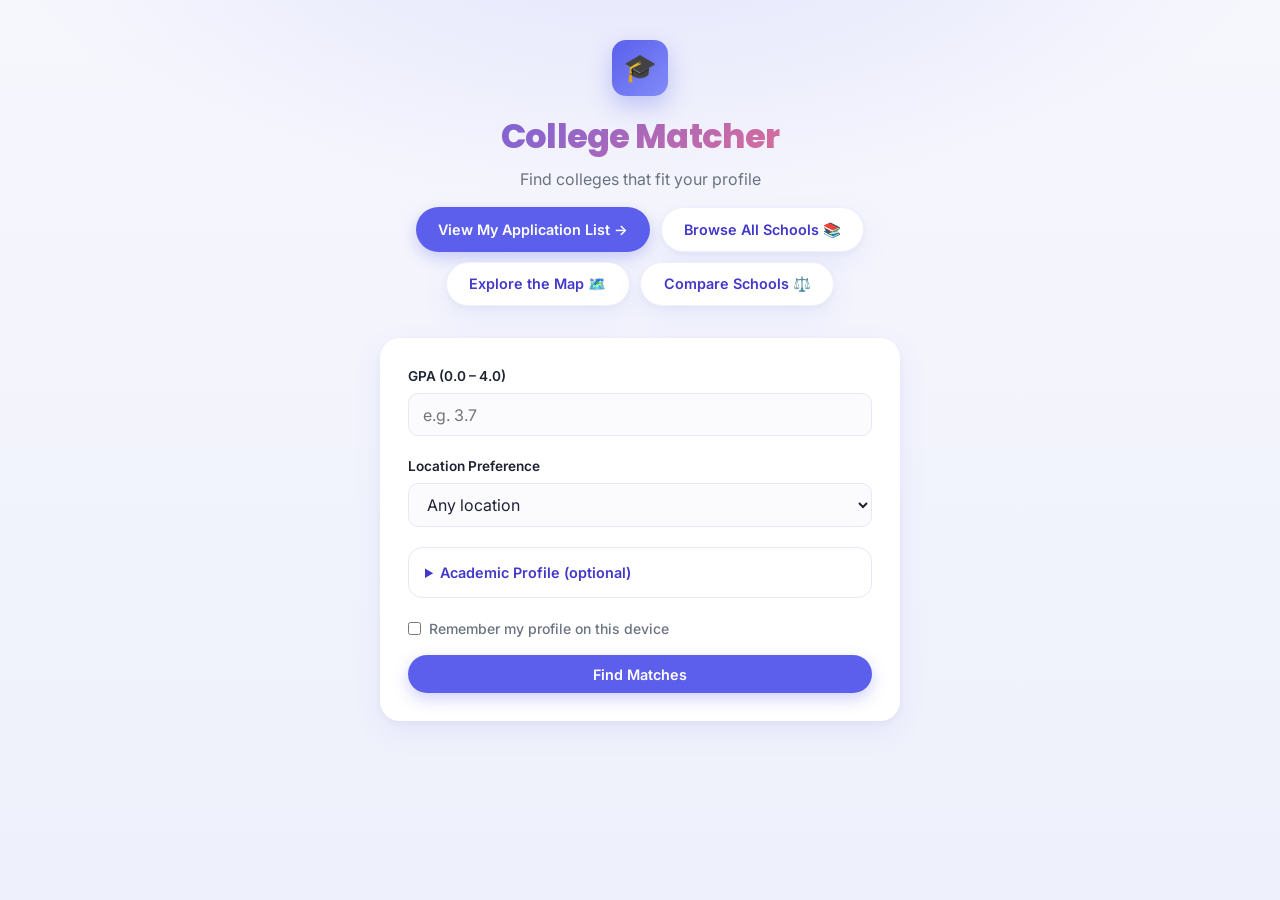
==== commit 4e9749db: "added school comparison page" ====
--- a/index.html
+++ b/index.html
@@ -20,7 +20,9 @@
     <p>Find colleges that fit your profile</p>
     <div class="hero-actions">
       <a href="/recommendations" class="btn">View My Application List &rarr;</a>
+      <a href="/browse" class="btn btn-secondary">Browse All Schools 📚</a>
       <a href="/map" class="btn btn-secondary">Explore the Map 🗺️</a>
+      <a href="/compare" class="btn btn-secondary">Compare Schools ⚖️</a>
     </div>
   </header>
 
